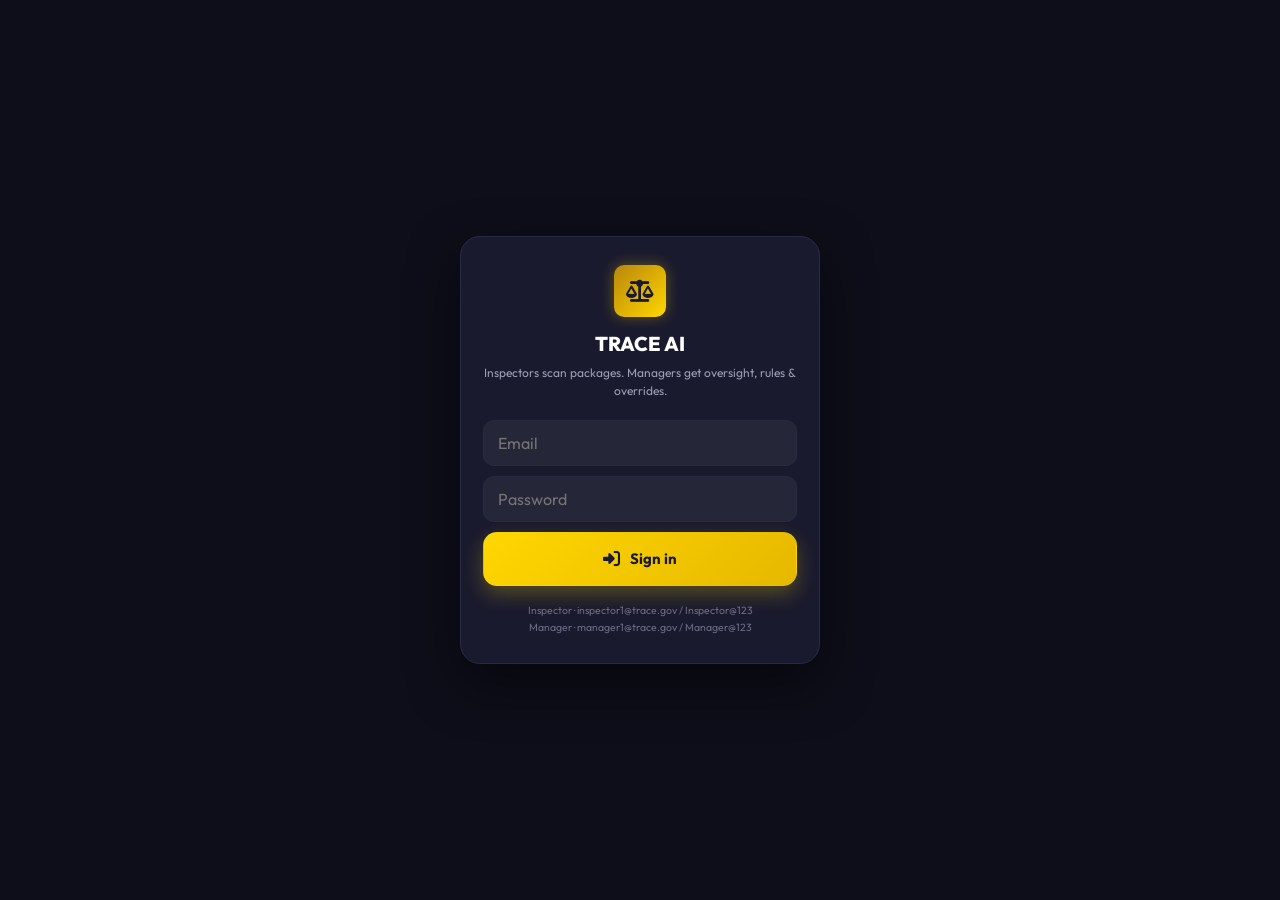
==== frontend-mobile/index.html @ d15cbd50 "Baseline: TRACE AI compliance scanner before OLAI conversion Restore point before converting the pro" ====
<!DOCTYPE html>
<html lang="en">

<head>
    <meta charset="UTF-8">
    <meta name="viewport"
        content="width=device-width, initial-scale=1.0, viewport-fit=cover, maximum-scale=1.0, user-scalable=no">
    <meta name="theme-color" content="#0E0E1A">
    <meta name="mobile-web-app-capable" content="yes">
    <meta name="apple-mobile-web-app-capable" content="yes">
    <meta name="apple-mobile-web-app-status-bar-style" content="black-translucent">
    <title>TRACE AI &bull; Mobile Inspector</title>
    <link rel="preconnect" href="https://fonts.googleapis.com">
    <link rel="preconnect" href="https://fonts.gstatic.com" crossorigin>
    <link href="https://fonts.googleapis.com/css2?family=JetBrains+Mono:wght@500;700&family=Outfit:wght@400;500;600;700;800&display=swap"
        rel="stylesheet">
    <link rel="stylesheet" href="https://cdnjs.cloudflare.com/ajax/libs/font-awesome/6.5.1/css/all.min.css">
    <link rel="stylesheet" href="m.css">
</head>

<body>
    <!-- Login gate: UX only, the real boundary is enforced server-side on every endpoint -->
    <div class="mlogin" id="m-login" hidden>
        <div class="mlogin-card">
            <div class="mlogo" style="width:52px;height:52px;font-size:22px;margin:0 auto 14px;">
                <i class="fa-solid fa-scale-balanced"></i></div>
            <div class="mlogin-title">TRACE AI</div>
            <div class="mlogin-sub">Inspectors scan packages. Managers get oversight, rules &amp; overrides.</div>
            <input type="email" id="m-auth-email" class="mlogin-input" placeholder="Email" autocomplete="username">
            <input type="password" id="m-auth-password" class="mlogin-input" placeholder="Password" autocomplete="current-password">
            <div class="mlogin-error" id="m-auth-error" hidden></div>
            <button class="mbig-btn gold" style="width:100%" onclick="submitLogin()">
                <i class="fa-solid fa-right-to-bracket"></i><span>Sign in</span></button>
            <div class="mlogin-demo">Inspector &middot; inspector1@trace.gov / Inspector@123<br>
                Manager &middot; manager1@trace.gov / Manager@123</div>
        </div>
    </div>

    <header class="mtop">
        <div class="mbrand">
            <span class="mlogo"><i class="fa-solid fa-scale-balanced"></i></span>
            <span class="mbrand-txt">TRACE <b>AI</b></span>
        </div>
        <div class="mtop-right">
            <span class="mdot" id="m-engine-dot" title="Engine online"></span>
            <span class="muser-badge" id="m-user-badge" hidden></span>
            <button class="micon-btn msm" id="m-logout-btn" onclick="logout()" title="Sign out" hidden>
                <i class="fa-solid fa-right-from-bracket"></i></button>
        </div>
    </header>

    <main class="mmain">

        <!-- ================= SCAN ================= -->
        <section class="mview active" id="view-scan">
            <div class="mhero">
                <div class="mhero-h">Inspect a package</div>
                <div class="mhero-sub">Legal Metrology (Packaged Commodities) Rules, 2011</div>

                <div class="mseg" id="m-mode-seg">
                    <button class="mseg-btn active" data-mode="single">Single panel</button>
                    <button class="mseg-btn" data-mode="dual">Front + Back</button>
                </div>

                <div class="mcapture" id="m-cap-single">
                    <label class="mbig-btn gold">
                        <input type="file" accept="image/*" capture="environment" hidden id="m-file-cam">
                        <i class="fa-solid fa-camera"></i><span>Take photo</span>
                    </label>
                    <label class="mbig-btn ghost">
                        <input type="file" accept="image/*" hidden id="m-file-lib">
                        <i class="fa-solid fa-image"></i><span>Upload from gallery</span>
                    </label>
                </div>

                <div class="mcapture dual" id="m-cap-dual" hidden>
                    <div class="mtile" id="m-tile-front">
                        <div class="mtile-tag">Front (PDP)</div>
                        <i class="fa-solid fa-file-image mtile-ico"></i>
                        <div class="mtile-label" id="m-tile-front-label">Add front panel</div>
                        <div class="mtile-row">
                            <label class="mmini"><input type="file" accept="image/*" capture="environment" hidden
                                    data-dual="front"><i class="fa-solid fa-camera"></i></label>
                            <label class="mmini"><input type="file" accept="image/*" hidden data-dual="front"><i
                                    class="fa-solid fa-image"></i></label>
                        </div>
                    </div>
                    <div class="mtile" id="m-tile-back">
                        <div class="mtile-tag">Back / crimp</div>
                        <i class="fa-solid fa-receipt mtile-ico"></i>
                        <div class="mtile-label" id="m-tile-back-label">Add back panel</div>
                        <div class="mtile-row">
                            <label class="mmini"><input type="file" accept="image/*" capture="environment" hidden
                                    data-dual="back"><i class="fa-solid fa-camera"></i></label>
                            <label class="mmini"><input type="file" accept="image/*" hidden data-dual="back"><i
                                    class="fa-solid fa-image"></i></label>
                        </div>
                    </div>
                    <button class="mbig-btn gold" id="m-run-dual" disabled><i class="fa-solid fa-layer-group"></i><span>Run
                            dual-panel inspection</span></button>
                </div>
            </div>

            <div class="msec-h">Or try a dataset sample</div>
            <div class="mchips" id="m-chips">
                <div class="mchip-skel"></div>
                <div class="mchip-skel"></div>
                <div class="mchip-skel"></div>
            </div>

            <div class="msec-h">Recent inspections</div>
            <div class="mrecent" id="m-recent">
                <div class="mrecent-empty">No inspections yet.</div>
            </div>
        </section>

        <!-- ================= ACTIVITY ================= -->
        <section class="mview" id="view-activity">
            <div class="msearch">
                <i class="fa-solid fa-magnifying-glass"></i>
                <input type="text" id="m-search" placeholder="Search id, product, brand, manufacturer" inputmode="search">
            </div>
            <div class="mfilter" id="m-filter">
                <button class="mf-chip active" data-st="">All</button>
                <button class="mf-chip" data-st="COMPLIANT">Compliant</button>
                <button class="mf-chip" data-st="REVIEW_REQUIRED">Review</button>
                <button class="mf-chip" data-st="NON_COMPLIANT">Failed</button>
            </div>
            <select class="minspselect" id="m-inspector-filter" hidden>
                <option value="">All inspectors</option>
            </select>
            <div class="mlist" id="m-list">
                <div class="mlist-skel"></div>
                <div class="mlist-skel"></div>
                <div class="mlist-skel"></div>
            </div>
        </section>

        <!-- ================= STATS ================= -->
        <section class="mview" id="view-stats">
            <div class="mstat-grid" id="m-stat-grid"></div>
            <div class="mcard">
                <div class="mcard-h">Category distribution</div>
                <div class="mbars" id="m-cat"></div>
            </div>
            <div class="mcard">
                <div class="mcard-h">Field detection rate</div>
                <div class="mbars" id="m-fields"></div>
            </div>
            <div class="mcard">
                <div class="mcard-h">Violations by type</div>
                <div class="mbars" id="m-viol"></div>
            </div>
            <a class="mnote" href="/?desktop=1">Rule configuration &amp; officer review live on the desktop console
                <i class="fa-solid fa-arrow-up-right-from-square"></i></a>
        </section>

        <!-- ================= RESULT (full-screen overlay) ================= -->
        <section class="mresult" id="m-result" hidden>
            <div class="mresult-bar">
                <button class="micon-btn" id="m-result-back" aria-label="Back"><i
                        class="fa-solid fa-arrow-left"></i></button>
                <div class="mresult-title" id="m-result-title">Inspection</div>
                <button class="micon-btn" id="m-result-share" aria-label="Share report"><i
                        class="fa-solid fa-arrow-up-from-bracket"></i></button>
            </div>
            <div class="mresult-body" id="m-result-body"></div>
        </section>

        <!-- ================= PROCESSING overlay ================= -->
        <div class="mproc" id="m-proc" hidden>
            <div class="mproc-card">
                <div class="mproc-spin"><i class="fa-solid fa-circle-notch fa-spin"></i></div>
                <div class="mproc-title" id="m-proc-title">Preprocessing image&hellip;</div>
                <div class="mproc-steps" id="m-proc-steps"></div>
            </div>
        </div>
    </main>

    <nav class="mnav">
        <button class="mnav-btn active" data-view="scan"><i class="fa-solid fa-barcode"></i><span>Scan</span></button>
        <button class="mnav-btn" data-view="activity"><i
                class="fa-solid fa-clock-rotate-left"></i><span>Activity</span></button>
        <button class="mnav-btn" data-view="stats"><i class="fa-solid fa-chart-simple"></i><span>Stats</span></button>
    </nav>

    <script src="m.js"></script>
</body>

</html>
---- frontend-mobile/m.css ----
/* ============================================================
   TRACE AI — Mobile Inspector
   A dedicated phone UI (served at /m). App-like: top bar,
   bottom tab nav, full-screen result sheet.
   ============================================================ */
:root {
    --bg: #0E0E1A;
    --bg-2: #14142A;
    --card: #1A1A2E;
    --card-2: #22223A;
    --line: #2A2A42;
    --txt: #FFFFFF;
    --txt-2: #9C9CB5;
    --txt-3: #6B6B85;
    --gold: #FFD700;
    --gold-d: #E6B800;
    --pass: #10b981;
    --fail: #ef4444;
    --review: #f59e0b;
    --r: 16px;
    --r-sm: 11px;
    --safe-b: env(safe-area-inset-bottom);
    --safe-t: env(safe-area-inset-top);
    --nav-h: 62px;
    --font: 'Outfit', system-ui, -apple-system, sans-serif;
    --mono: 'JetBrains Mono', ui-monospace, monospace;
}

* { box-sizing: border-box; margin: 0; padding: 0; -webkit-tap-highlight-color: transparent; }

/* [hidden] must always win, even over the display rules on .mproc / .mresult / .mcapture */
[hidden] { display: none !important; }

html, body {
    background: var(--bg);
    color: var(--txt);
    font-family: var(--font);
    overscroll-behavior-y: none;
}

body {
    min-height: 100dvh;
    background-image:
        radial-gradient(at 0% 0%, rgba(255, 215, 0, 0.07) 0, transparent 42%),
        radial-gradient(at 100% 6%, rgba(99, 102, 241, 0.10) 0, transparent 46%);
    background-attachment: fixed;
}

input, button, select, textarea { font-family: inherit; font-size: 16px; color: inherit; }
button { cursor: pointer; border: none; background: none; }
a { color: inherit; }

::-webkit-scrollbar { width: 0; height: 0; }

/* ---------- Top bar ---------- */
.mtop {
    position: sticky;
    top: 0;
    z-index: 40;
    display: flex;
    align-items: center;
    justify-content: space-between;
    gap: 12px;
    padding: calc(10px + var(--safe-t)) 16px 10px;
    background: rgba(14, 14, 26, 0.82);
    backdrop-filter: blur(14px);
    -webkit-backdrop-filter: blur(14px);
    border-bottom: 1px solid var(--line);
}
.mbrand { display: flex; align-items: center; gap: 10px; }
.mlogo {
    width: 34px; height: 34px; border-radius: 10px;
    display: grid; place-items: center;
    background: linear-gradient(135deg, #B8860B, var(--gold));
    color: #1A1A2E; font-size: 16px;
    box-shadow: 0 0 14px rgba(255, 215, 0, 0.32);
}
.mbrand-txt { font-weight: 800; letter-spacing: 0.4px; font-size: 16px; }
.mbrand-txt b { color: var(--gold); }
.mtop-right { display: flex; align-items: center; gap: 12px; }
.mdot {
    width: 9px; height: 9px; border-radius: 50%;
    background: var(--pass); box-shadow: 0 0 9px var(--pass);
    animation: mpulse 2s infinite;
}
.mdot.off { background: var(--fail); box-shadow: 0 0 9px var(--fail); animation: none; }
@keyframes mpulse { 0%,100% { opacity: .55; } 50% { opacity: 1; } }
.mdesk {
    font-size: 12px; font-weight: 600; color: var(--txt-2);
    text-decoration: none; padding: 5px 10px;
    border: 1px solid var(--line); border-radius: 999px;
}

/* ---------- Layout ---------- */
.mmain { padding: 16px 14px calc(var(--nav-h) + var(--safe-b) + 20px); }
.mview { display: none; animation: mfade .25s ease; }
.mview.active { display: block; }
@keyframes mfade { from { opacity: 0; transform: translateY(6px); } to { opacity: 1; transform: none; } }

.msec-h {
    font-size: 12px; font-weight: 700; letter-spacing: .06em;
    text-transform: uppercase; color: var(--txt-3);
    margin: 22px 4px 10px;
}

/* ---------- Hero / capture ---------- */
.mhero {
    background: linear-gradient(160deg, #24243E 0%, #1A1A2E 65%);
    border: 1px solid var(--line);
    border-radius: 20px;
    padding: 20px 16px 18px;
    box-shadow: 0 14px 34px rgba(0, 0, 0, .4);
}
.mhero-h { font-size: 21px; font-weight: 800; }
.mhero-sub { font-size: 12px; color: var(--txt-2); margin-top: 3px; }

.mseg {
    display: flex; gap: 4px; margin: 16px 0 14px;
    background: rgba(0, 0, 0, .28); border: 1px solid var(--line);
    border-radius: 12px; padding: 4px;
}
.mseg-btn {
    flex: 1; padding: 9px 8px; border-radius: 9px;
    font-size: 13px; font-weight: 700; color: var(--txt-2);
}
.mseg-btn.active { background: var(--gold); color: #1A1A2E; }

.mcapture { display: flex; flex-direction: column; gap: 10px; }
.mbig-btn {
    display: flex; align-items: center; justify-content: center; gap: 10px;
    width: 100%; min-height: 54px; padding: 14px;
    border-radius: 14px; font-size: 15px; font-weight: 700;
    border: 1px solid transparent;
}
.mbig-btn i { font-size: 17px; }
.mbig-btn.gold {
    background: linear-gradient(135deg, var(--gold), var(--gold-d));
    color: #1A1A2E; box-shadow: 0 8px 20px rgba(255, 215, 0, .26);
}
.mbig-btn.ghost { background: rgba(255, 255, 255, .05); border-color: var(--line); color: var(--txt); }
.mbig-btn:disabled { opacity: .45; }
.mbig-btn:active { transform: scale(.985); }

/* dual tiles */
.mcapture.dual { gap: 12px; }
.mtile {
    position: relative; text-align: center;
    border: 1.5px dashed var(--line); border-radius: 14px;
    padding: 22px 12px 14px; background: rgba(255, 255, 255, .02);
}
.mtile.filled { border-style: solid; border-color: var(--pass); background: rgba(16, 185, 129, .08); }
.mtile-tag {
    position: absolute; top: 10px; left: 10px;
    font-size: 10px; font-weight: 800; letter-spacing: .5px; text-transform: uppercase;
    color: var(--gold); background: rgba(255, 215, 0, .12);
    padding: 3px 8px; border-radius: 6px;
}
.mtile-ico { font-size: 24px; color: var(--txt-2); }
.mtile-label { font-size: 13px; font-weight: 600; margin-top: 8px; color: var(--txt-2); }
.mtile.filled .mtile-label { color: var(--pass); }
.mtile-row { display: flex; justify-content: center; gap: 10px; margin-top: 12px; }
.mmini {
    width: 46px; height: 40px; border-radius: 10px;
    display: grid; place-items: center; font-size: 15px;
    background: rgba(255, 255, 255, .06); border: 1px solid var(--line); color: var(--txt);
}
.mmini:active { background: rgba(255, 255, 255, .14); }

/* ---------- Sample chips ---------- */
.mchips {
    display: flex; gap: 10px; overflow-x: auto;
    padding: 2px 4px 6px; scroll-snap-type: x proximity;
    -webkit-overflow-scrolling: touch;
}
.mchip {
    flex: 0 0 118px; scroll-snap-align: start;
    background: var(--card); border: 1px solid var(--line);
    border-radius: 12px; padding: 8px; text-align: center;
}
.mchip:active { border-color: var(--gold); }
.mchip img { width: 100%; height: 84px; object-fit: cover; border-radius: 8px; background: #000; }
.mchip-name { font-size: 11px; font-weight: 700; margin-top: 6px; white-space: nowrap; overflow: hidden; text-overflow: ellipsis; }
.mchip-cat { font-size: 9.5px; color: var(--gold); white-space: nowrap; overflow: hidden; text-overflow: ellipsis; }
.mchip-skel { flex: 0 0 118px; height: 128px; border-radius: 12px; background: var(--card); animation: mshine 1.3s infinite; }
@keyframes mshine { 0%,100% { opacity: .5; } 50% { opacity: .9; } }

/* ---------- Recent / list ---------- */
.mrecent { display: flex; flex-direction: column; gap: 8px; }
.mrecent-empty, .mlist-empty { color: var(--txt-3); font-size: 13px; padding: 14px 4px; }

.mrow {
    display: flex; align-items: center; gap: 12px; text-align: left;
    background: var(--card); border: 1px solid var(--line);
    border-radius: 14px; padding: 10px 12px; width: 100%;
}
.mrow:active { background: var(--card-2); }
.mrow img { width: 44px; height: 44px; border-radius: 10px; object-fit: cover; background: #000; flex-shrink: 0; }
.mrow-mid { flex: 1; min-width: 0; }
.mrow-name { font-size: 13.5px; font-weight: 700; white-space: nowrap; overflow: hidden; text-overflow: ellipsis; }
.mrow-sub { font-size: 11px; color: var(--txt-3); margin-top: 2px; font-family: var(--mono); }
.mpill {
    flex-shrink: 0; font-size: 10px; font-weight: 800; letter-spacing: .3px;
    padding: 4px 8px; border-radius: 999px; text-transform: uppercase;
}
.mpill.pass { background: rgba(16, 185, 129, .16); color: var(--pass); }
.mpill.fail { background: rgba(239, 68, 68, .16); color: var(--fail); }
.mpill.review { background: rgba(245, 158, 11, .16); color: var(--review); }

.mlist { display: flex; flex-direction: column; gap: 8px; }
.mlist-skel { height: 66px; border-radius: 14px; background: var(--card); animation: mshine 1.3s infinite; }

/* ---------- Search & filter ---------- */
.msearch {
    display: flex; align-items: center; gap: 10px;
    background: var(--card); border: 1px solid var(--line);
    border-radius: 12px; padding: 11px 14px; margin-bottom: 10px;
}
.msearch i { color: var(--txt-3); font-size: 13px; }
.msearch input { flex: 1; background: none; border: none; outline: none; }
.mfilter { display: flex; gap: 7px; overflow-x: auto; padding-bottom: 12px; }
.mf-chip {
    flex-shrink: 0; padding: 7px 13px; border-radius: 999px;
    font-size: 12.5px; font-weight: 700; color: var(--txt-2);
    background: var(--card); border: 1px solid var(--line);
}
.mf-chip.active { background: var(--gold); color: #1A1A2E; border-color: var(--gold); }

/* ---------- Stats ---------- */
.mstat-grid { display: grid; grid-template-columns: 1fr 1fr; gap: 10px; }
.mstat {
    background: var(--card); border: 1px solid var(--line);
    border-radius: 14px; padding: 14px;
}
.mstat-k { font-size: 10.5px; font-weight: 700; letter-spacing: .05em; text-transform: uppercase; color: var(--txt-3); }
.mstat-v { font-size: 26px; font-weight: 800; margin-top: 5px; }
.mstat-v small { font-size: 14px; color: var(--txt-2); font-weight: 700; }
.mstat.full { grid-column: 1 / -1; }

.mcard {
    background: var(--card); border: 1px solid var(--line);
    border-radius: 16px; padding: 16px; margin-top: 12px;
}
.mcard-h { font-size: 13px; font-weight: 800; margin-bottom: 12px; }
.mbars { display: flex; flex-direction: column; gap: 11px; }
.mbar-row { display: grid; grid-template-columns: 1fr auto; gap: 4px 8px; align-items: center; }
.mbar-lab { font-size: 12px; color: var(--txt-2); white-space: nowrap; overflow: hidden; text-overflow: ellipsis; }
.mbar-val { font-size: 12px; font-weight: 700; font-family: var(--mono); }
.mbar-track { grid-column: 1 / -1; height: 7px; border-radius: 4px; background: var(--card-2); overflow: hidden; }
.mbar-fill { height: 100%; border-radius: 4px; background: var(--gold); }

.mnote {
    display: flex; align-items: center; justify-content: center; gap: 8px;
    margin-top: 16px; padding: 13px; border-radius: 12px;
    background: rgba(255, 255, 255, .04); border: 1px solid var(--line);
    font-size: 12.5px; color: var(--txt-2); text-decoration: none;
}

/* ---------- Bottom nav ---------- */
.mnav {
    position: fixed; left: 0; right: 0; bottom: 0; z-index: 45;
    display: flex; justify-content: space-around;
    padding: 8px 8px calc(8px + var(--safe-b));
    background: rgba(16, 16, 30, 0.9);
    backdrop-filter: blur(16px); -webkit-backdrop-filter: blur(16px);
    border-top: 1px solid var(--line);
}
.mnav-btn {
    flex: 1; display: flex; flex-direction: column; align-items: center; gap: 3px;
    padding: 6px 4px; border-radius: 12px;
    font-size: 10.5px; font-weight: 700; color: var(--txt-3);
}
.mnav-btn i { font-size: 18px; }
.mnav-btn.active { color: var(--gold); }
.mnav-btn.active i { filter: drop-shadow(0 0 8px rgba(255, 215, 0, .4)); }

/* ---------- Processing overlay ---------- */
.mproc {
    position: fixed; inset: 0; z-index: 60;
    background: rgba(10, 10, 20, .82); backdrop-filter: blur(6px);
    display: grid; place-items: center; padding: 28px;
}
.mproc-card {
    width: 100%; max-width: 340px; text-align: center;
    background: var(--card); border: 1px solid var(--gold);
    border-radius: 20px; padding: 26px 20px;
    box-shadow: 0 0 40px rgba(255, 215, 0, .16);
}
.mproc-spin { font-size: 34px; color: var(--gold); }
.mproc-title { font-size: 15px; font-weight: 700; margin-top: 14px; }
.mproc-steps { display: flex; flex-wrap: wrap; justify-content: center; gap: 6px; margin-top: 16px; }
.mproc-step {
    font-size: 10.5px; font-weight: 700; color: var(--txt-3);
    padding: 4px 9px; border-radius: 999px;
    background: rgba(255, 255, 255, .05); border: 1px solid var(--line);
}
.mproc-step.on { color: #1A1A2E; background: var(--gold); border-color: var(--gold); }

/* ---------- Result sheet ---------- */
.mresult {
    position: fixed; inset: 0; z-index: 55;
    background: var(--bg);
    display: flex; flex-direction: column;
    animation: mslide .28s cubic-bezier(.2, .7, .2, 1);
}
@keyframes mslide { from { transform: translateX(100%); } to { transform: none; } }
.mresult-bar {
    display: flex; align-items: center; gap: 8px;
    padding: calc(10px + var(--safe-t)) 12px 10px;
    border-bottom: 1px solid var(--line);
    background: rgba(14, 14, 26, .9); backdrop-filter: blur(12px);
}
.micon-btn {
    width: 40px; height: 40px; border-radius: 11px; flex-shrink: 0;
    display: grid; place-items: center; font-size: 16px; color: var(--txt);
    background: rgba(255, 255, 255, .06); border: 1px solid var(--line);
}
.micon-btn:active { background: rgba(255, 255, 255, .14); }
.mresult-title { flex: 1; font-size: 14px; font-weight: 800; font-family: var(--mono); overflow: hidden; text-overflow: ellipsis; white-space: nowrap; }
.mresult-body { flex: 1; overflow-y: auto; -webkit-overflow-scrolling: touch; padding: 14px 14px calc(24px + var(--safe-b)); }

/* result blocks */
.r-status {
    border-radius: 18px; padding: 18px 16px; border: 1.5px solid;
    margin-bottom: 14px;
}
.r-status.pass { border-color: var(--pass); background: linear-gradient(150deg, rgba(16, 185, 129, .16), rgba(20, 20, 42, .6)); }
.r-status.fail { border-color: var(--fail); background: linear-gradient(150deg, rgba(239, 68, 68, .16), rgba(20, 20, 42, .6)); }
.r-status.review { border-color: var(--review); background: linear-gradient(150deg, rgba(245, 158, 11, .16), rgba(20, 20, 42, .6)); }
.r-status-top { display: flex; align-items: center; justify-content: space-between; gap: 12px; }
.r-verdict { font-size: 19px; font-weight: 800; letter-spacing: .3px; }
.r-status.pass .r-verdict { color: var(--pass); }
.r-status.fail .r-verdict { color: var(--fail); }
.r-status.review .r-verdict { color: var(--review); }
.r-ring { position: relative; width: 58px; height: 58px; flex-shrink: 0; }
.r-ring svg { transform: rotate(-90deg); }
.r-ring span { position: absolute; inset: 0; display: grid; place-items: center; font-size: 13px; font-weight: 800; font-family: var(--mono); }
.r-summary { font-size: 12.5px; color: var(--txt); line-height: 1.5; margin-top: 10px; }
.r-meta { font-size: 11px; color: var(--txt-3); margin-top: 8px; font-family: var(--mono); }

.r-actions { display: grid; grid-template-columns: repeat(4, 1fr); gap: 7px; margin-bottom: 16px; }
.r-act {
    display: flex; flex-direction: column; align-items: center; gap: 4px;
    padding: 10px 4px; border-radius: 12px; font-size: 10px; font-weight: 700;
    background: var(--card); border: 1px solid var(--line); color: var(--txt-2);
    text-decoration: none;
}
.r-act i { font-size: 15px; color: var(--gold); }
.r-act:active { background: var(--card-2); }

.r-sec { margin-bottom: 16px; }
.r-sec-h {
    display: flex; align-items: center; gap: 8px;
    font-size: 12px; font-weight: 800; letter-spacing: .05em; text-transform: uppercase;
    color: var(--txt-3); margin-bottom: 9px;
}
.r-sec-h .r-count { color: var(--txt); font-family: var(--mono); }

.r-decl {
    background: var(--card); border: 1px solid var(--line); border-radius: 12px;
    overflow: hidden;
}
.r-drow { border-bottom: 1px solid var(--line); }
.r-drow:last-child { border-bottom: none; }
.r-drow-head {
    display: grid; grid-template-columns: 20px 1fr auto; gap: 10px; align-items: center;
    padding: 11px 12px;
}
.r-drow-ico { color: var(--gold); font-size: 12px; text-align: center; }
.r-drow-main { min-width: 0; }
.r-dk { display: block; font-size: 10px; color: var(--txt-3); font-weight: 700; text-transform: uppercase; letter-spacing: .04em; }
.r-dv { display: block; font-size: 14px; font-weight: 600; margin-top: 3px; word-break: break-word; line-height: 1.4; }
.r-dv.miss { color: var(--txt-3); font-style: italic; font-weight: 500; }
.r-dstat { font-size: 15px; flex-shrink: 0; }
.r-dstat.ok { color: var(--pass); }
.r-dstat.warn { color: var(--review); }
.r-dstat.bad { color: var(--fail); }
.r-ddetail { padding: 0 12px 11px 42px; font-size: 11.5px; color: var(--txt-2); font-family: var(--mono); line-height: 1.5; }

.r-viol {
    background: rgba(239, 68, 68, .08); border: 1px solid rgba(239, 68, 68, .35);
    border-radius: 12px; padding: 12px 14px;
}
.r-viol li { font-size: 12px; color: #fca5a5; line-height: 1.55; margin-left: 16px; }

.r-rule {
    background: var(--card); border: 1px solid var(--line); border-radius: 12px;
    padding: 12px; margin-bottom: 7px;
}
.r-rule-top { display: flex; align-items: center; justify-content: space-between; gap: 10px; }
.r-rule-t { font-size: 12.5px; font-weight: 700; }
.r-rule-ref { font-size: 10px; color: var(--txt-3); margin-top: 1px; }
.r-rule-msg { font-size: 11.5px; color: var(--txt-2); margin-top: 7px; line-height: 1.5; }
.r-rule-diag { margin-top: 7px; padding: 7px 9px; background: rgba(59, 130, 246, .12); border-left: 3px solid #3b82f6; border-radius: 6px; }
.r-rule-diag-k { font-size: 9px; font-weight: 800; text-transform: uppercase; letter-spacing: .4px; color: #60a5fa; }
.r-rule-diag-v { font-size: 11px; color: var(--txt-2); margin-top: 2px; line-height: 1.4; }
.r-badge { font-size: 9.5px; font-weight: 800; padding: 3px 8px; border-radius: 999px; flex-shrink: 0; font-family: var(--mono); }
.r-badge.pass { background: rgba(16, 185, 129, .16); color: var(--pass); }
.r-badge.fail { background: rgba(239, 68, 68, .16); color: var(--fail); }
.r-badge.review { background: rgba(245, 158, 11, .16); color: var(--review); }

/* evidence */
.r-ev-tabs { display: flex; gap: 6px; overflow-x: auto; padding-bottom: 9px; }
.r-ev-tab {
    flex-shrink: 0; font-size: 11px; font-weight: 700; color: var(--txt-2);
    padding: 5px 11px; border-radius: 999px;
    background: var(--card); border: 1px solid var(--line);
}
.r-ev-tab.active { background: var(--gold); color: #1A1A2E; border-color: var(--gold); }
.r-ev-panels { display: flex; gap: 6px; margin-bottom: 9px; }
.r-ev-panels button {
    font-size: 11px; font-weight: 700; color: var(--txt-2);
    padding: 5px 11px; border-radius: 8px; background: var(--card); border: 1px solid var(--line);
}
.r-ev-panels button.active { background: var(--card-2); color: var(--txt); }
.r-canvas-wrap {
    position: relative; border: 1px solid var(--line); border-radius: 12px;
    overflow: hidden; background: #020617; line-height: 0;
}
.r-canvas-wrap canvas { width: 100%; height: auto; display: block; }
.r-canvas-tip {
    position: absolute; left: 8px; right: 8px; bottom: 8px;
    background: rgba(15, 23, 42, .95); border: 1px solid var(--gold);
    border-radius: 9px; padding: 8px 10px; font-size: 11px; font-family: var(--mono);
    line-height: 1.45; display: none;
}
.r-canvas-tip.on { display: block; }

/* readability + similar */
.r-metrics { display: grid; grid-template-columns: 1fr 1fr; gap: 8px; }
.r-metric { background: var(--card); border: 1px solid var(--line); border-radius: 11px; padding: 11px; text-align: center; }
.r-metric-k { font-size: 9.5px; color: var(--txt-3); text-transform: uppercase; font-weight: 700; }
.r-metric-v { font-size: 15px; font-weight: 800; font-family: var(--mono); color: var(--gold); margin-top: 4px; }
.r-warn { margin-top: 8px; font-size: 11px; color: #fca5a5; background: rgba(239, 68, 68, .1); border-radius: 8px; padding: 8px 10px; line-height: 1.5; }

.r-sim { display: flex; gap: 8px; overflow-x: auto; padding-bottom: 6px; }
.r-sim-item { flex: 0 0 96px; background: var(--card); border: 1px solid var(--line); border-radius: 11px; padding: 7px; text-align: center; }
.r-sim-item img { width: 100%; height: 64px; object-fit: cover; border-radius: 7px; background: #000; }
.r-sim-name { font-size: 10px; font-weight: 700; margin-top: 4px; white-space: nowrap; overflow: hidden; text-overflow: ellipsis; }
.r-sim-pct { font-size: 9.5px; font-weight: 800; color: var(--gold); font-family: var(--mono); }

.r-cat-tag {
    display: inline-flex; align-items: center; gap: 6px; margin-bottom: 14px;
    font-size: 11px; font-weight: 700; color: #a5b4fc;
    background: rgba(99, 102, 241, .16); border: 1px solid rgba(99, 102, 241, .32);
    padding: 5px 11px; border-radius: 999px;
}

/* toast */
.mtoast {
    position: fixed; left: 50%; transform: translateX(-50%);
    bottom: calc(var(--nav-h) + var(--safe-b) + 16px); z-index: 80;
    background: #22223A; border: 1px solid var(--line); color: var(--txt);
    font-size: 12.5px; font-weight: 600; padding: 10px 16px; border-radius: 999px;
    box-shadow: 0 10px 30px rgba(0, 0, 0, .5); max-width: 88vw; text-align: center;
}

/* ---------- Login gate ---------- */
.mlogin {
    position: fixed; inset: 0; z-index: 90;
    background: var(--bg);
    display: flex; align-items: center; justify-content: center;
    padding: 24px;
}
.mlogin-card {
    width: 100%; max-width: 360px; text-align: center;
    background: var(--card); border: 1px solid var(--line);
    border-radius: 20px; padding: 28px 22px;
    box-shadow: 0 20px 50px rgba(0, 0, 0, .5);
}
.mlogin-title { font-size: 20px; font-weight: 800; }
.mlogin-sub { font-size: 12px; color: var(--txt-2); margin: 8px 0 20px; line-height: 1.5; }
.mlogin-input {
    width: 100%; background: rgba(255, 255, 255, .05); border: 1px solid var(--line);
    border-radius: 11px; padding: 12px 14px; color: var(--txt); margin-bottom: 10px;
}
.mlogin-input:focus { outline: none; border-color: var(--gold); }
.mlogin-error {
    font-size: 12px; color: var(--fail); background: rgba(239, 68, 68, .1);
    border-radius: 8px; padding: 8px 10px; margin-bottom: 10px; text-align: left;
}
.mlogin-demo { font-size: 10.5px; color: var(--txt-3); margin-top: 16px; line-height: 1.6; }

/* ---------- Top-bar user badge / logout ---------- */
.muser-badge { font-size: 11px; font-weight: 600; color: var(--txt-2); white-space: nowrap; }
.micon-btn.msm {
    width: 32px; height: 32px; border-radius: 9px; font-size: 13px;
    display: grid; place-items: center; color: var(--txt); flex-shrink: 0;
    background: rgba(255, 255, 255, .06); border: 1px solid var(--line);
}

/* ---------- Manager-only inspector filter (Activity view) ---------- */
.minspselect {
    width: 100%; margin-bottom: 12px; padding: 9px 12px;
    background: var(--card); border: 1px solid var(--line); border-radius: 10px;
    color: var(--txt); font-size: 12.5px; font-weight: 600;
}

/* ---------- Inspector decision / manager override (result sheet) ---------- */
.r-decision-row { display: grid; grid-template-columns: repeat(3, 1fr); gap: 8px; }
.r-dec-btn {
    padding: 12px 4px; border-radius: 12px; font-size: 12.5px; font-weight: 700;
    border: 1px solid var(--line); color: var(--txt);
    display: flex; flex-direction: column; align-items: center; gap: 4px;
}
.r-dec-btn i { font-size: 15px; }
.r-dec-btn.approve { background: rgba(16, 185, 129, .14); border-color: rgba(16, 185, 129, .4); color: var(--pass); }
.r-dec-btn.rescan { background: rgba(239, 68, 68, .14); border-color: rgba(239, 68, 68, .4); color: var(--fail); }
.r-dec-btn.hold { background: rgba(245, 158, 11, .14); border-color: rgba(245, 158, 11, .4); color: var(--review); }

.r-override-box {
    background: var(--card); border: 1.5px solid var(--gold); border-radius: 14px; padding: 14px;
}
.r-override-box select, .r-override-box textarea {
    width: 100%; background: rgba(255, 255, 255, .05); border: 1px solid var(--line);
    border-radius: 10px; padding: 10px 12px; color: var(--txt); margin-top: 8px; font-family: inherit;
}
.r-override-box textarea { min-height: 64px; resize: vertical; }
.r-override-box .mbig-btn { margin-top: 10px; }

@media (prefers-reduced-motion: reduce) {
    *, *::before, *::after { animation-duration: .01ms !important; transition-duration: .01ms !important; }
}
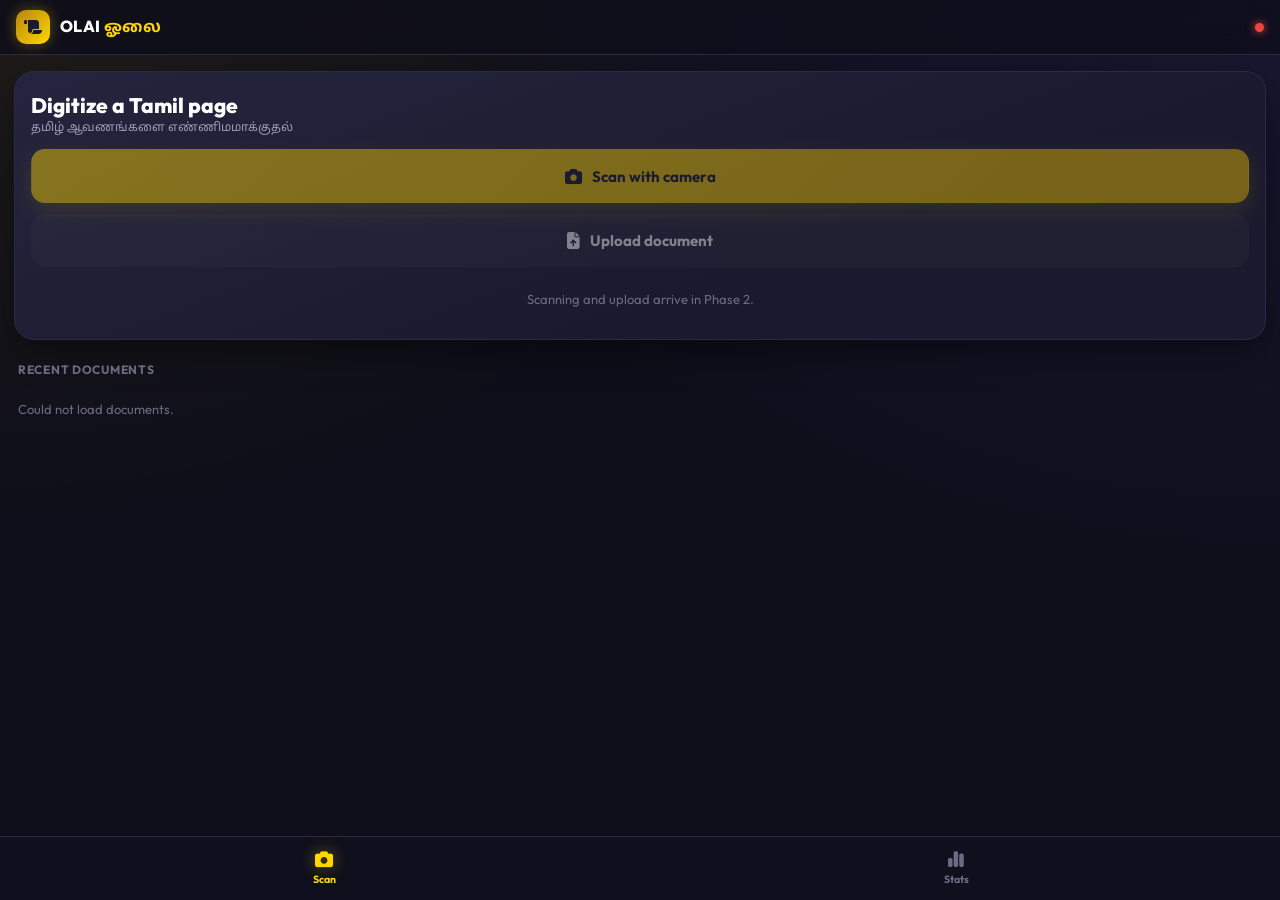
==== commit b39e822e: "Phase 1: clean slate - convert TRACE AI skeleton into OLAI - Remove legal-metrology modules, login/r" ====
--- a/frontend-mobile/index.html
+++ b/frontend-mobile/index.html
@@ -9,43 +9,23 @@
     <meta name="mobile-web-app-capable" content="yes">
     <meta name="apple-mobile-web-app-capable" content="yes">
     <meta name="apple-mobile-web-app-status-bar-style" content="black-translucent">
-    <title>TRACE AI &bull; Mobile Inspector</title>
+    <title>OLAI &bull; Mobile</title>
     <link rel="preconnect" href="https://fonts.googleapis.com">
     <link rel="preconnect" href="https://fonts.gstatic.com" crossorigin>
-    <link href="https://fonts.googleapis.com/css2?family=JetBrains+Mono:wght@500;700&family=Outfit:wght@400;500;600;700;800&display=swap"
+    <link href="https://fonts.googleapis.com/css2?family=JetBrains+Mono:wght@500;700&family=Noto+Sans+Tamil:wght@400;600;700&family=Outfit:wght@400;500;600;700;800&display=swap"
         rel="stylesheet">
     <link rel="stylesheet" href="https://cdnjs.cloudflare.com/ajax/libs/font-awesome/6.5.1/css/all.min.css">
     <link rel="stylesheet" href="m.css">
 </head>
 
 <body>
-    <!-- Login gate: UX only, the real boundary is enforced server-side on every endpoint -->
-    <div class="mlogin" id="m-login" hidden>
-        <div class="mlogin-card">
-            <div class="mlogo" style="width:52px;height:52px;font-size:22px;margin:0 auto 14px;">
-                <i class="fa-solid fa-scale-balanced"></i></div>
-            <div class="mlogin-title">TRACE AI</div>
-            <div class="mlogin-sub">Inspectors scan packages. Managers get oversight, rules &amp; overrides.</div>
-            <input type="email" id="m-auth-email" class="mlogin-input" placeholder="Email" autocomplete="username">
-            <input type="password" id="m-auth-password" class="mlogin-input" placeholder="Password" autocomplete="current-password">
-            <div class="mlogin-error" id="m-auth-error" hidden></div>
-            <button class="mbig-btn gold" style="width:100%" onclick="submitLogin()">
-                <i class="fa-solid fa-right-to-bracket"></i><span>Sign in</span></button>
-            <div class="mlogin-demo">Inspector &middot; inspector1@trace.gov / Inspector@123<br>
-                Manager &middot; manager1@trace.gov / Manager@123</div>
-        </div>
-    </div>
-
     <header class="mtop">
         <div class="mbrand">
-            <span class="mlogo"><i class="fa-solid fa-scale-balanced"></i></span>
-            <span class="mbrand-txt">TRACE <b>AI</b></span>
+            <span class="mlogo"><i class="fa-solid fa-scroll"></i></span>
+            <span class="mbrand-txt">OLAI <b class="tamil">ஓலை</b></span>
         </div>
         <div class="mtop-right">
-            <span class="mdot" id="m-engine-dot" title="Engine online"></span>
-            <span class="muser-badge" id="m-user-badge" hidden></span>
-            <button class="micon-btn msm" id="m-logout-btn" onclick="logout()" title="Sign out" hidden>
-                <i class="fa-solid fa-right-from-bracket"></i></button>
+            <span class="mdot off" id="m-engine-dot" title="Connecting"></span>
         </div>
     </header>
 
@@ -54,133 +34,36 @@
         <!-- ================= SCAN ================= -->
         <section class="mview active" id="view-scan">
             <div class="mhero">
-                <div class="mhero-h">Inspect a package</div>
-                <div class="mhero-sub">Legal Metrology (Packaged Commodities) Rules, 2011</div>
+                <div class="mhero-h">Digitize a Tamil page</div>
+                <div class="mhero-sub tamil">தமிழ் ஆவணங்களை எண்ணிமமாக்குதல்</div>
 
-                <div class="mseg" id="m-mode-seg">
-                    <button class="mseg-btn active" data-mode="single">Single panel</button>
-                    <button class="mseg-btn" data-mode="dual">Front + Back</button>
-                </div>
-
-                <div class="mcapture" id="m-cap-single">
-                    <label class="mbig-btn gold">
-                        <input type="file" accept="image/*" capture="environment" hidden id="m-file-cam">
-                        <i class="fa-solid fa-camera"></i><span>Take photo</span>
-                    </label>
-                    <label class="mbig-btn ghost">
-                        <input type="file" accept="image/*" hidden id="m-file-lib">
-                        <i class="fa-solid fa-image"></i><span>Upload from gallery</span>
-                    </label>
-                </div>
-
-                <div class="mcapture dual" id="m-cap-dual" hidden>
-                    <div class="mtile" id="m-tile-front">
-                        <div class="mtile-tag">Front (PDP)</div>
-                        <i class="fa-solid fa-file-image mtile-ico"></i>
-                        <div class="mtile-label" id="m-tile-front-label">Add front panel</div>
-                        <div class="mtile-row">
-                            <label class="mmini"><input type="file" accept="image/*" capture="environment" hidden
-                                    data-dual="front"><i class="fa-solid fa-camera"></i></label>
-                            <label class="mmini"><input type="file" accept="image/*" hidden data-dual="front"><i
-                                    class="fa-solid fa-image"></i></label>
-                        </div>
-                    </div>
-                    <div class="mtile" id="m-tile-back">
-                        <div class="mtile-tag">Back / crimp</div>
-                        <i class="fa-solid fa-receipt mtile-ico"></i>
-                        <div class="mtile-label" id="m-tile-back-label">Add back panel</div>
-                        <div class="mtile-row">
-                            <label class="mmini"><input type="file" accept="image/*" capture="environment" hidden
-                                    data-dual="back"><i class="fa-solid fa-camera"></i></label>
-                            <label class="mmini"><input type="file" accept="image/*" hidden data-dual="back"><i
-                                    class="fa-solid fa-image"></i></label>
-                        </div>
-                    </div>
-                    <button class="mbig-btn gold" id="m-run-dual" disabled><i class="fa-solid fa-layer-group"></i><span>Run
-                            dual-panel inspection</span></button>
+                <div class="mcapture" style="margin-top: 14px;">
+                    <button class="mbig-btn gold" disabled>
+                        <i class="fa-solid fa-camera"></i><span>Scan with camera</span>
+                    </button>
+                    <button class="mbig-btn ghost" disabled>
+                        <i class="fa-solid fa-file-arrow-up"></i><span>Upload document</span>
+                    </button>
+                    <div class="mrecent-empty" style="text-align: center;">Scanning and upload arrive in Phase 2.</div>
                 </div>
             </div>
 
-            <div class="msec-h">Or try a dataset sample</div>
-            <div class="mchips" id="m-chips">
-                <div class="mchip-skel"></div>
-                <div class="mchip-skel"></div>
-                <div class="mchip-skel"></div>
-            </div>
-
-            <div class="msec-h">Recent inspections</div>
+            <div class="msec-h">Recent documents</div>
             <div class="mrecent" id="m-recent">
-                <div class="mrecent-empty">No inspections yet.</div>
-            </div>
-        </section>
-
-        <!-- ================= ACTIVITY ================= -->
-        <section class="mview" id="view-activity">
-            <div class="msearch">
-                <i class="fa-solid fa-magnifying-glass"></i>
-                <input type="text" id="m-search" placeholder="Search id, product, brand, manufacturer" inputmode="search">
-            </div>
-            <div class="mfilter" id="m-filter">
-                <button class="mf-chip active" data-st="">All</button>
-                <button class="mf-chip" data-st="COMPLIANT">Compliant</button>
-                <button class="mf-chip" data-st="REVIEW_REQUIRED">Review</button>
-                <button class="mf-chip" data-st="NON_COMPLIANT">Failed</button>
-            </div>
-            <select class="minspselect" id="m-inspector-filter" hidden>
-                <option value="">All inspectors</option>
-            </select>
-            <div class="mlist" id="m-list">
-                <div class="mlist-skel"></div>
-                <div class="mlist-skel"></div>
-                <div class="mlist-skel"></div>
+                <div class="mrecent-empty">Loading&hellip;</div>
             </div>
         </section>
 
         <!-- ================= STATS ================= -->
         <section class="mview" id="view-stats">
             <div class="mstat-grid" id="m-stat-grid"></div>
-            <div class="mcard">
-                <div class="mcard-h">Category distribution</div>
-                <div class="mbars" id="m-cat"></div>
-            </div>
-            <div class="mcard">
-                <div class="mcard-h">Field detection rate</div>
-                <div class="mbars" id="m-fields"></div>
-            </div>
-            <div class="mcard">
-                <div class="mcard-h">Violations by type</div>
-                <div class="mbars" id="m-viol"></div>
-            </div>
-            <a class="mnote" href="/?desktop=1">Rule configuration &amp; officer review live on the desktop console
+            <a class="mnote" href="/?desktop=1">Full review workspace lives on the desktop app
                 <i class="fa-solid fa-arrow-up-right-from-square"></i></a>
         </section>
-
-        <!-- ================= RESULT (full-screen overlay) ================= -->
-        <section class="mresult" id="m-result" hidden>
-            <div class="mresult-bar">
-                <button class="micon-btn" id="m-result-back" aria-label="Back"><i
-                        class="fa-solid fa-arrow-left"></i></button>
-                <div class="mresult-title" id="m-result-title">Inspection</div>
-                <button class="micon-btn" id="m-result-share" aria-label="Share report"><i
-                        class="fa-solid fa-arrow-up-from-bracket"></i></button>
-            </div>
-            <div class="mresult-body" id="m-result-body"></div>
-        </section>
-
-        <!-- ================= PROCESSING overlay ================= -->
-        <div class="mproc" id="m-proc" hidden>
-            <div class="mproc-card">
-                <div class="mproc-spin"><i class="fa-solid fa-circle-notch fa-spin"></i></div>
-                <div class="mproc-title" id="m-proc-title">Preprocessing image&hellip;</div>
-                <div class="mproc-steps" id="m-proc-steps"></div>
-            </div>
-        </div>
     </main>
 
     <nav class="mnav">
-        <button class="mnav-btn active" data-view="scan"><i class="fa-solid fa-barcode"></i><span>Scan</span></button>
-        <button class="mnav-btn" data-view="activity"><i
-                class="fa-solid fa-clock-rotate-left"></i><span>Activity</span></button>
+        <button class="mnav-btn active" data-view="scan"><i class="fa-solid fa-camera"></i><span>Scan</span></button>
         <button class="mnav-btn" data-view="stats"><i class="fa-solid fa-chart-simple"></i><span>Stats</span></button>
     </nav>
 
--- a/frontend-mobile/m.css
+++ b/frontend-mobile/m.css
@@ -520,3 +520,6 @@
 @media (prefers-reduced-motion: reduce) {
     *, *::before, *::after { animation-duration: .01ms !important; transition-duration: .01ms !important; }
 }
+
+/* OLAI */
+.tamil { font-family: "Noto Sans Tamil", var(--font, sans-serif); }
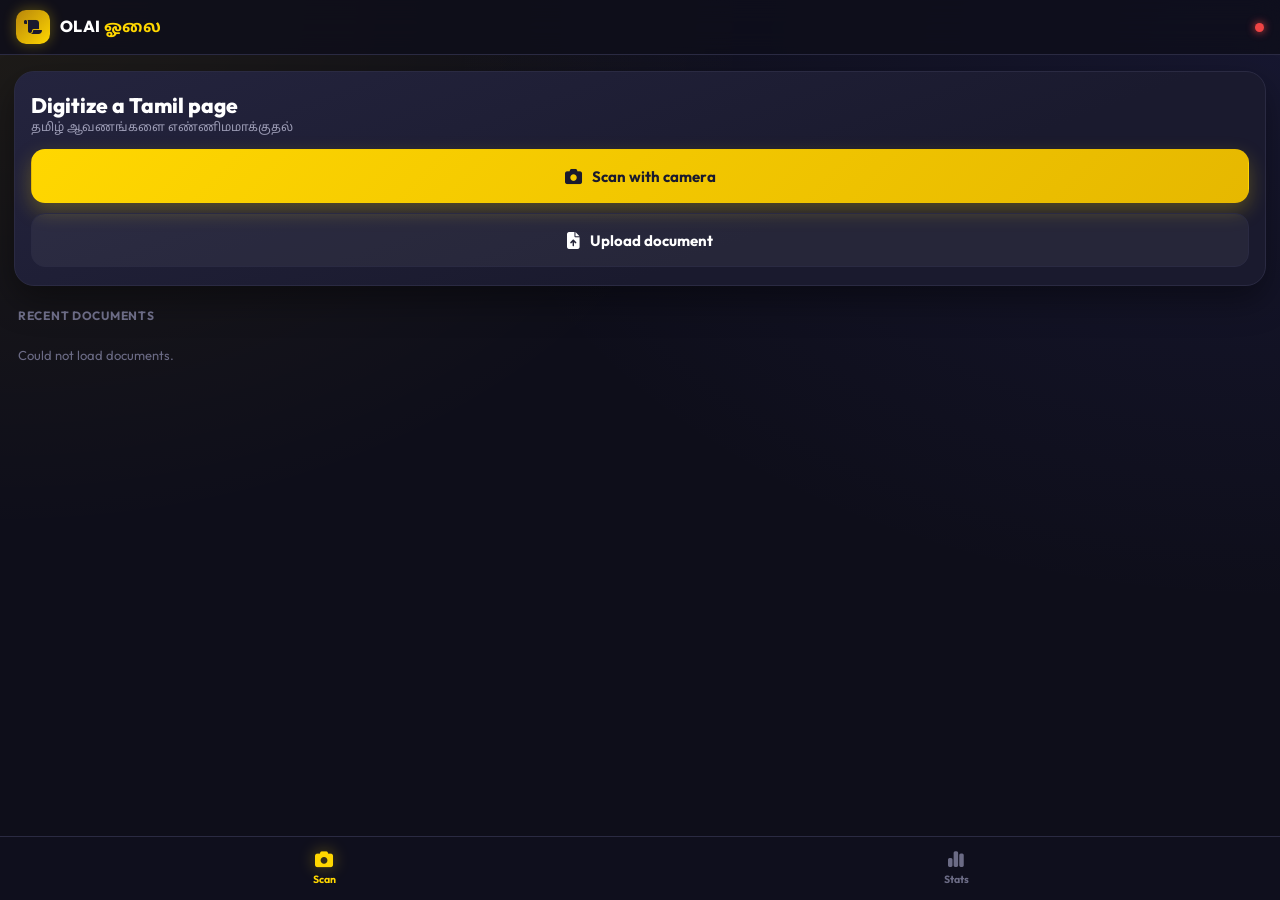
==== commit 058eea0f: "Integrate photo upload with OCR processing Connect desktop and mobile photo intake to background Tam" ====
--- a/frontend-mobile/index.html
+++ b/frontend-mobile/index.html
@@ -38,13 +38,15 @@
                 <div class="mhero-sub tamil">தமிழ் ஆவணங்களை எண்ணிமமாக்குதல்</div>
 
                 <div class="mcapture" style="margin-top: 14px;">
-                    <button class="mbig-btn gold" disabled>
+                    <label class="mbig-btn gold" for="m-camera-upload">
                         <i class="fa-solid fa-camera"></i><span>Scan with camera</span>
-                    </button>
-                    <button class="mbig-btn ghost" disabled>
+                        <input id="m-camera-upload" type="file" accept="image/*" capture="environment" hidden>
+                    </label>
+                    <label class="mbig-btn ghost" for="m-document-upload">
                         <i class="fa-solid fa-file-arrow-up"></i><span>Upload document</span>
-                    </button>
-                    <div class="mrecent-empty" style="text-align: center;">Scanning and upload arrive in Phase 2.</div>
+                        <input id="m-document-upload" type="file" accept="image/*" hidden>
+                    </label>
+                    <div class="mrecent-empty" id="m-upload-status" style="text-align: center;" hidden></div>
                 </div>
             </div>
 
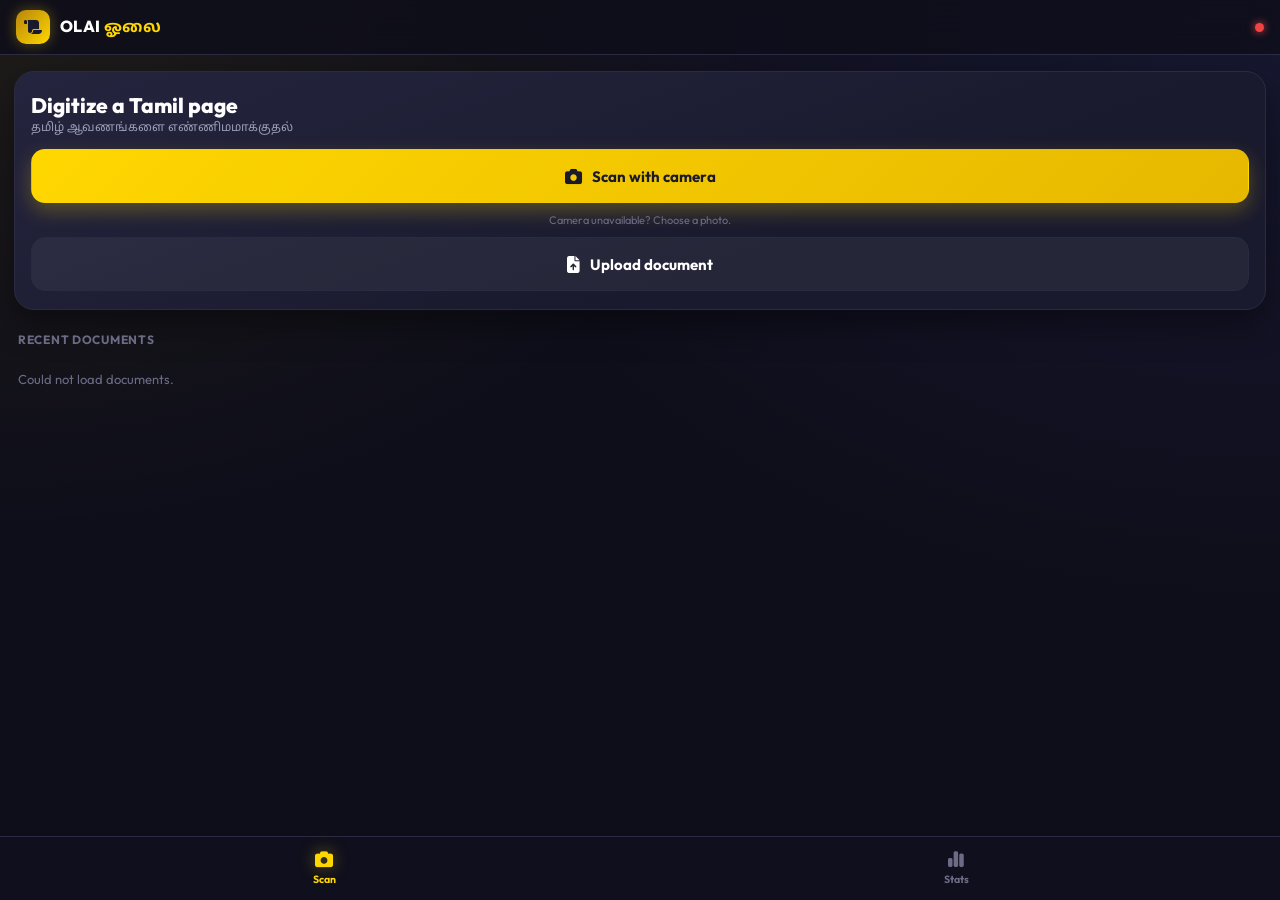
==== commit e62ee51a: "Add laptop and phone camera capture Use getUserMedia with live preview, capture, retake, upload, and" ====
--- a/frontend-mobile/index.html
+++ b/frontend-mobile/index.html
@@ -38,10 +38,11 @@
                 <div class="mhero-sub tamil">தமிழ் ஆவணங்களை எண்ணிமமாக்குதல்</div>
 
                 <div class="mcapture" style="margin-top: 14px;">
-                    <label class="mbig-btn gold" for="m-camera-upload">
+                    <button class="mbig-btn gold" id="m-camera-launch" type="button">
                         <i class="fa-solid fa-camera"></i><span>Scan with camera</span>
-                        <input id="m-camera-upload" type="file" accept="image/*" capture="environment" hidden>
-                    </label>
+                    </button>
+                    <label class="m-camera-fallback" for="m-camera-upload">Camera unavailable? Choose a photo.</label>
+                    <input id="m-camera-upload" type="file" accept="image/*" capture="environment" hidden>
                     <label class="mbig-btn ghost" for="m-document-upload">
                         <i class="fa-solid fa-file-arrow-up"></i><span>Upload document</span>
                         <input id="m-document-upload" type="file" accept="image/*" hidden>
@@ -64,6 +65,10 @@
         </section>
     </main>
 
+    <div class="m-camera-modal" id="m-camera-modal" hidden>
+        <div class="m-camera-dialog"><div class="m-camera-head"><strong>Take a photo</strong><button id="m-camera-close" type="button">×</button></div><video id="m-camera-preview" autoplay playsinline muted></video><canvas id="m-camera-canvas" hidden></canvas><div class="m-camera-actions"><button id="m-camera-snap" type="button" class="mbig-btn gold">Capture</button><button id="m-camera-retake" type="button" class="mbig-btn ghost" hidden>Retake</button><button id="m-camera-use" type="button" class="mbig-btn gold" hidden>Use photo</button></div><div id="m-camera-error" class="m-camera-error" hidden></div></div>
+    </div>
+
     <nav class="mnav">
         <button class="mnav-btn active" data-view="scan"><i class="fa-solid fa-camera"></i><span>Scan</span></button>
         <button class="mnav-btn" data-view="stats"><i class="fa-solid fa-chart-simple"></i><span>Stats</span></button>
--- a/frontend-mobile/m.css
+++ b/frontend-mobile/m.css
@@ -140,6 +140,14 @@
 .mbig-btn.ghost { background: rgba(255, 255, 255, .05); border-color: var(--line); color: var(--txt); }
 .mbig-btn:disabled { opacity: .45; }
 .mbig-btn:active { transform: scale(.985); }
+.m-camera-fallback { display: block; color: var(--txt-3); font-size: 11px; text-align: center; }
+.m-camera-modal { position: fixed; inset: 0; z-index: 1000; display: grid; place-items: center; padding: 14px; background: rgba(4,4,12,.86); }
+.m-camera-dialog { width: 100%; padding: 14px; border: 1px solid var(--line); border-radius: 16px; background: var(--panel); }
+.m-camera-head { display: flex; align-items: center; justify-content: space-between; margin-bottom: 10px; color: var(--txt); }
+.m-camera-head button { border: 0; background: transparent; color: var(--txt-2); font-size: 24px; }
+#m-camera-preview { width: 100%; max-height: 65vh; object-fit: contain; border-radius: 10px; background: #050509; }
+.m-camera-actions { display: flex; flex-direction: column; gap: 8px; margin-top: 10px; }
+.m-camera-error { margin-top: 8px; color: #fca5a5; font-size: 12px; text-align: center; }
 
 /* dual tiles */
 .mcapture.dual { gap: 12px; }
